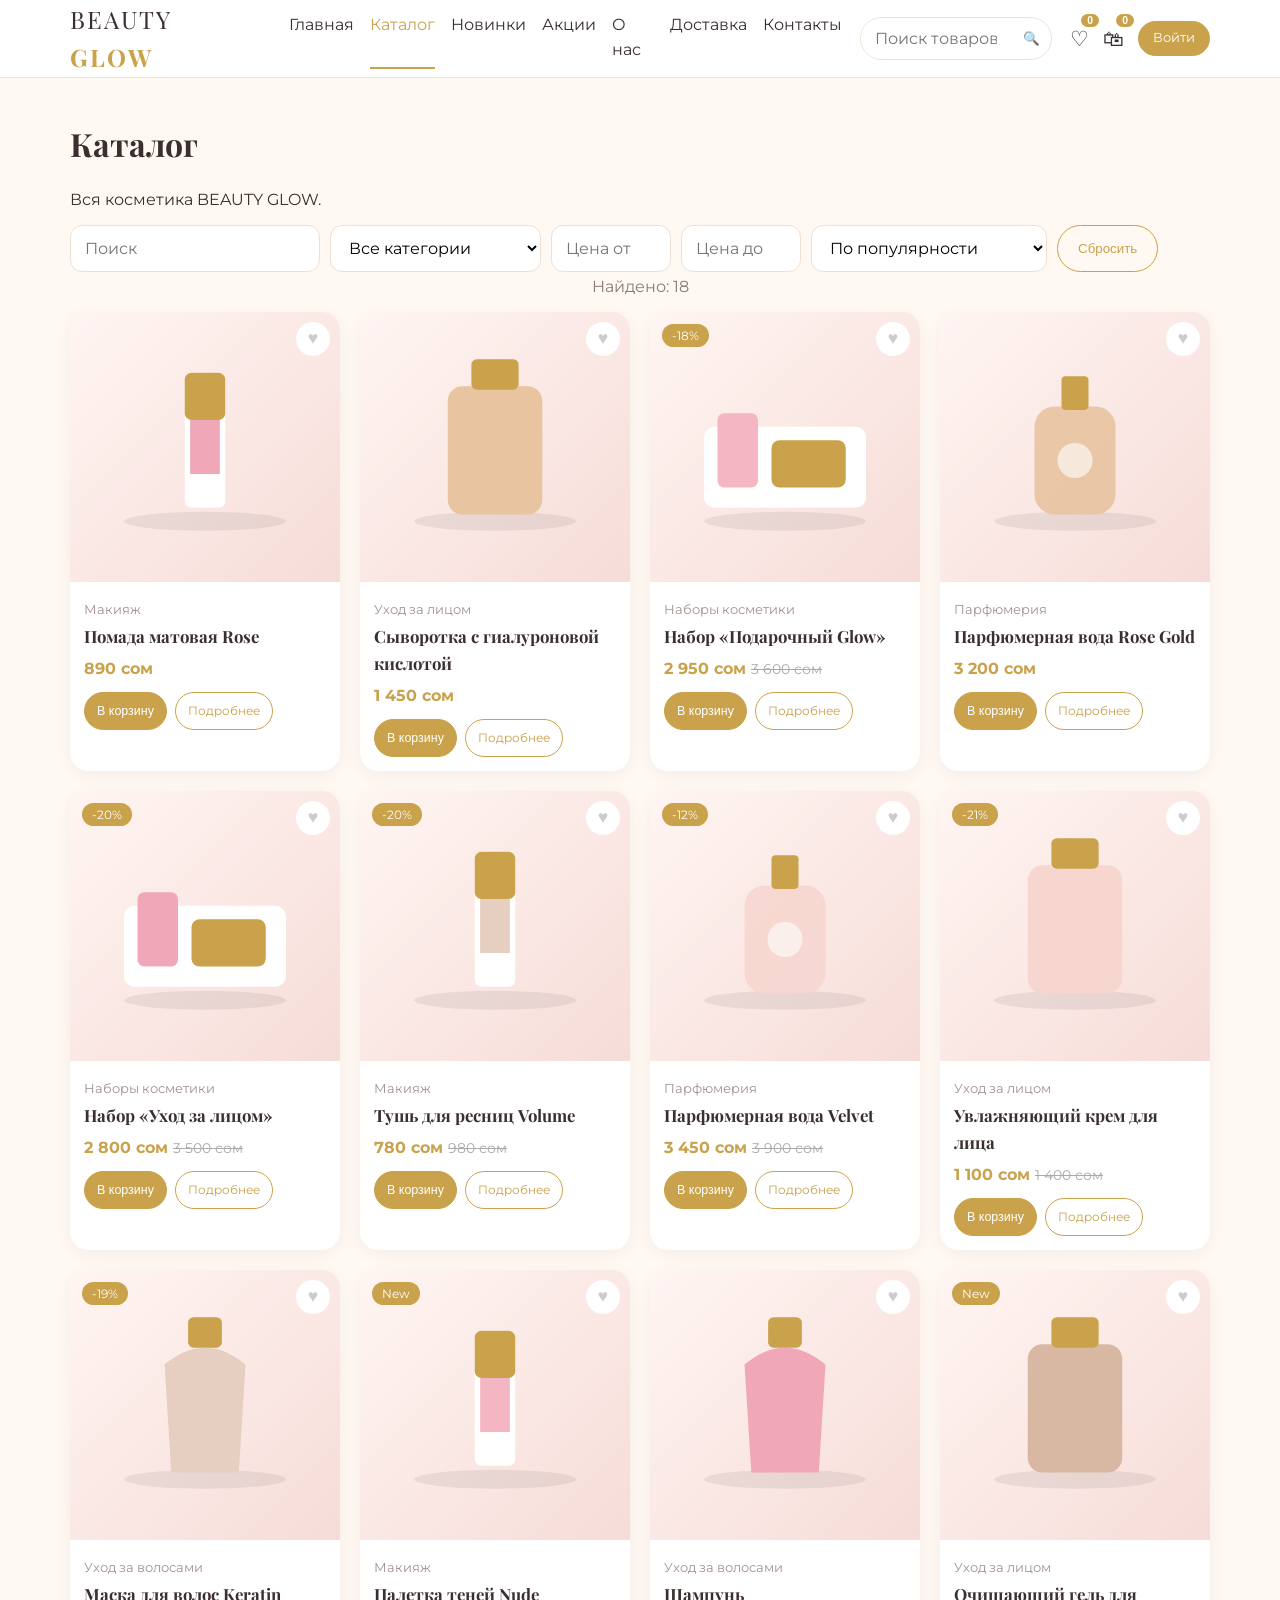
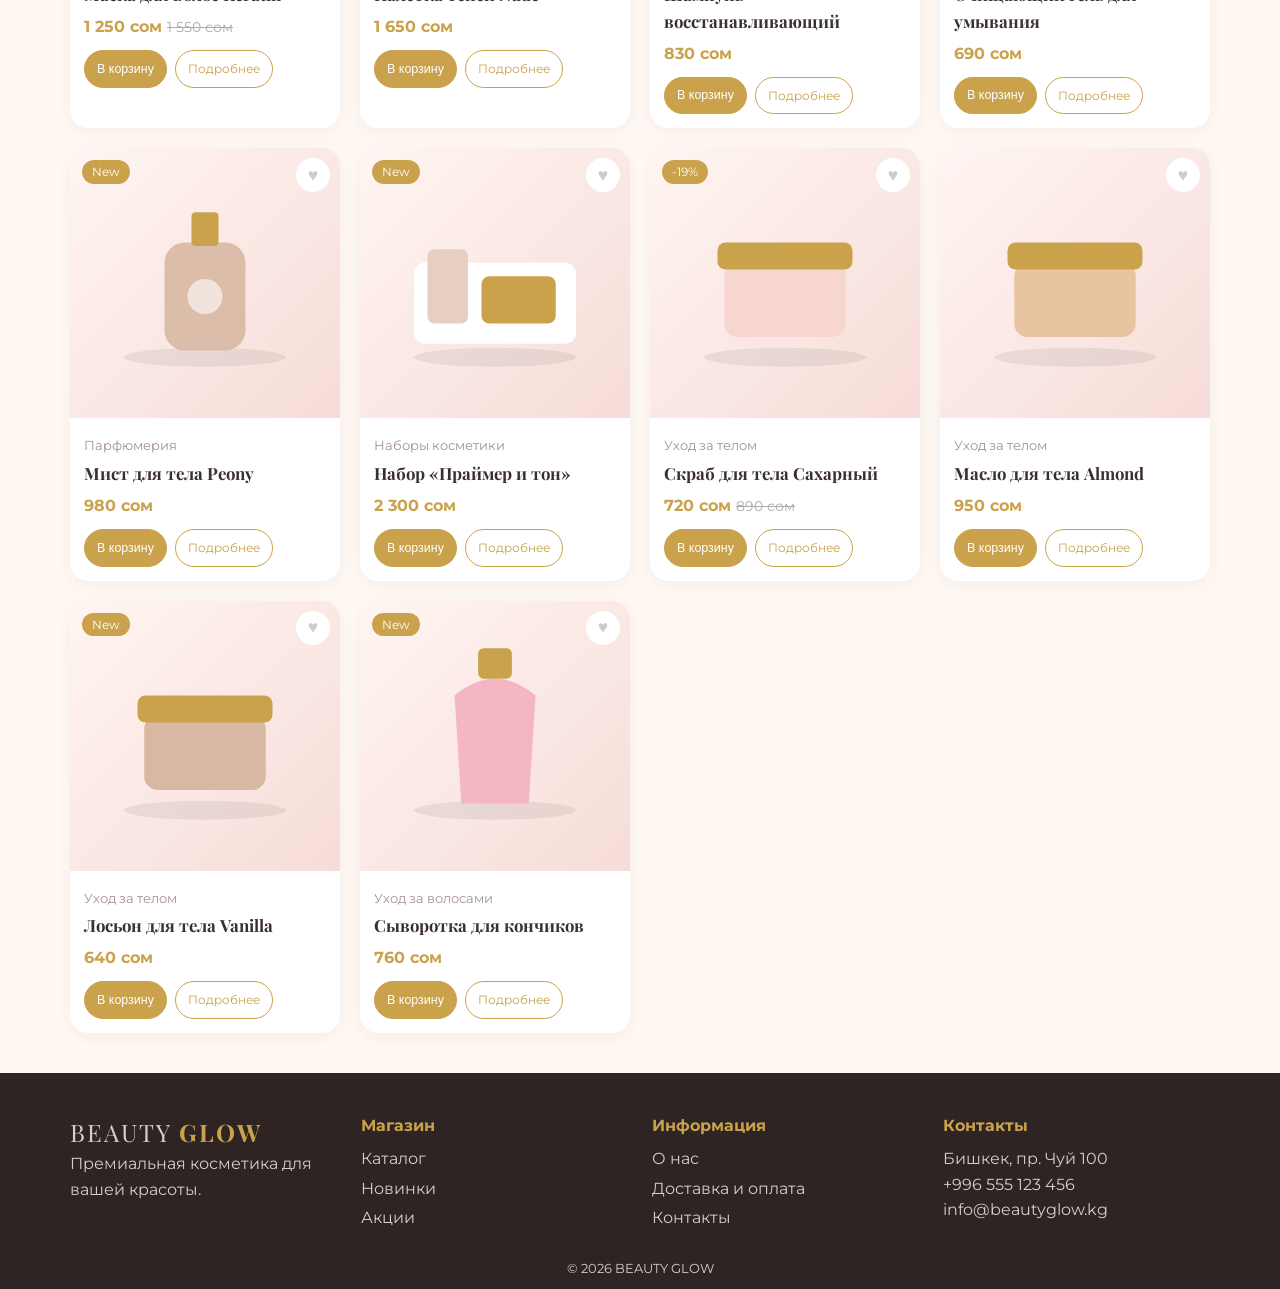
==== catalog.html @ 0f35cd44 "Initial project upload Co-authored-by: Copilot <223556219+Copilot@users.noreply.github.com>" ====
<!DOCTYPE html><html lang="ru"><head><meta charset="UTF-8"><meta name="viewport" content="width=device-width,initial-scale=1"><title>Каталог — BEAUTY GLOW</title><link href="https://fonts.googleapis.com/css2?family=Montserrat:wght@400;600&family=Playfair+Display:wght@500;700&display=swap" rel="stylesheet"><link rel="stylesheet" href="css/style.css"></head><body data-mode=""><div id="hdr"></div><div class="page"><div class="wrap"><h1>Каталог</h1><p>Вся косметика BEAUTY GLOW.</p><div class="filters"><input id="q" placeholder="Поиск"><select id="cat"></select><input id="min" type="number" placeholder="Цена от"><input id="max" type="number" placeholder="Цена до"><select id="sort"><option value="pop">По популярности</option><option value="asc">Цена: по возрастанию</option><option value="desc">Цена: по убыванию</option></select><button class="btn ghost" id="reset">Сбросить</button></div><p id="count" class="sub"></p><div class="grid" id="grid"></div></div></div><div id="ftr"></div><script src="js/products.js"></script><script src="js/main.js"></script></body></html>
---- css/style.css ----
:root{--p:#f4b6c2;--pl:#fdeef0;--m:#fff8f3;--b:#efe0d2;--g:#c9a24b;--t:#3a2e2e}
*{box-sizing:border-box;margin:0}body{font-family:Montserrat,Segoe UI,sans-serif;background:var(--m);color:var(--t);line-height:1.6}
h1,h2,h3,.logo{font-family:'Playfair Display',Georgia,serif}a{color:inherit;text-decoration:none}img{max-width:100%;display:block}
.wrap{max-width:1180px;margin:auto;padding:0 20px}.row{display:flex;align-items:center;gap:18px;min-height:70px}
.hdr{position:sticky;top:0;z-index:50;background:#fffffff2;border-bottom:1px solid var(--b);backdrop-filter:blur(8px)}
.logo{font-size:1.5rem;letter-spacing:2px}.logo b{color:var(--g)}nav{display:flex;gap:16px;margin-left:10px}nav a{padding:4px 0;border-bottom:2px solid transparent;transition:.2s}nav a:hover,nav a.act{border-color:var(--g);color:var(--g)}
.srch{margin-left:auto;display:flex;border:1px solid var(--b);border-radius:30px;overflow:hidden;background:#fff}.srch input{border:0;padding:8px 14px;outline:0;width:150px}.srch button{border:0;background:none;padding:0 12px;cursor:pointer}
.icons{display:flex;align-items:center;gap:14px;font-size:1.3rem}.icons a{position:relative}.icons i{position:absolute;top:-8px;right:-10px;background:var(--g);color:#fff;font:600 .65rem sans-serif;border-radius:10px;padding:1px 6px}.burger{display:none;background:none;border:0;font-size:1.6rem}
.btn{display:inline-block;background:var(--g);color:#fff;border:1px solid var(--g);padding:10px 20px;border-radius:30px;cursor:pointer;font:600 .85rem inherit;transition:.25s}.btn:hover{transform:translateY(-2px);box-shadow:0 6px 16px #c9a24b55}.btn.ghost{background:transparent;color:var(--g)}.btn.dark{background:var(--t);border-color:var(--t)}.btn.sm{padding:6px 14px;font-size:.8rem}
.hero{background:linear-gradient(120deg,var(--pl),var(--b));padding:50px 0}.hero .wrap{display:grid;grid-template-columns:1fr 1fr;align-items:center;gap:30px}.hero h1{font-size:3rem;line-height:1.15;margin-bottom:14px}.hero .btn{margin-top:18px}.hero img{border-radius:24px;animation:fl 5s ease-in-out infinite}@keyframes fl{50%{transform:translateY(-10px)}}
section{padding:46px 0}h2{font-size:2rem;text-align:center;margin-bottom:26px}.sub{text-align:center;margin:-16px 0 24px;color:#8a7a7a}
.grid{display:grid;grid-template-columns:repeat(4,1fr);gap:20px}.grid4{display:grid;grid-template-columns:repeat(4,1fr);gap:24px}.cats{display:grid;grid-template-columns:repeat(6,1fr);gap:14px}
.cat{text-align:center;transition:.3s}.cat:hover{transform:translateY(-5px)}.cat img{border-radius:50%;border:3px solid var(--p);margin-bottom:8px}
.card{position:relative;background:#fff;border-radius:18px;overflow:hidden;box-shadow:0 4px 18px #0000000d;transition:.3s}.card:hover{transform:translateY(-6px);box-shadow:0 12px 28px #c9a24b30}.card .img{display:block;overflow:hidden}.card img{transition:.5s}.card:hover img{transform:scale(1.07)}
.tag{position:absolute;top:12px;left:12px;background:var(--g);color:#fff;font-size:.75rem;padding:2px 10px;border-radius:12px}.heart{position:absolute;top:10px;right:10px;border:0;background:#fff;width:34px;height:34px;border-radius:50%;cursor:pointer;color:#ccc;font-size:1.1rem}.heart.on{color:#e0507a}
.info{padding:14px}.info small{color:#a39090}.info h3{font-size:1.05rem;margin:2px 0}.price{font-weight:700;color:var(--g);margin:6px 0 10px}.price s{color:#aaa;font-weight:400;font-size:.85em}.price.big{font-size:1.6rem}.btns{display:flex;gap:8px;flex-wrap:wrap}.card .btn{padding:8px 12px;font-size:.78rem}
.perks{display:grid;grid-template-columns:repeat(4,1fr);gap:18px;text-align:center}.perks div,.rev div{background:#fff;padding:22px;border-radius:16px}
.rev{display:grid;grid-template-columns:repeat(3,1fr);gap:18px}.alt{background:var(--pl)}
.news{background:var(--b);text-align:center}.news form{display:flex;justify-content:center;gap:10px;flex-wrap:wrap}input,select,textarea{padding:10px 14px;border:1px solid var(--b);border-radius:12px;font:inherit;background:#fff}
.filters{display:flex;gap:10px;flex-wrap:wrap;margin-bottom:18px}.filters input[type=number]{width:120px}
.ftr{background:#2e2424;color:#d8cccc;padding:40px 0 10px}.ftr a{display:block;margin:4px 0}.ftr h4{color:var(--g);margin-bottom:8px}.copy{text-align:center;margin-top:24px;font-size:.8rem}
#product{display:grid;grid-template-columns:1fr 1fr;gap:40px;padding:40px 0}.pimg img{border-radius:20px}.qty{display:inline-flex;align-items:center;gap:12px;margin:14px 0}.qty button{width:32px;height:32px;border-radius:50%;border:1px solid var(--g);background:#fff;cursor:pointer}
.crow,.srow{display:flex;align-items:center;gap:16px;background:#fff;padding:12px;border-radius:14px;margin-bottom:10px}.srow{justify-content:space-between}.crow img{width:70px;border-radius:10px}.grow{flex:1}.x{border:0;background:none;cursor:pointer;color:#c33}.total{text-align:right;font-size:1.3rem;margin:16px 0}
.empty{text-align:center;padding:50px 20px;grid-column:1/-1}.empty p{margin-bottom:16px}.ok{background:#fff;border-radius:20px}
.box{max-width:560px;margin:auto;background:#fff;padding:28px;border-radius:20px}.box form{display:grid;gap:12px}.two{display:grid;grid-template-columns:1fr 1fr;gap:30px}.page{padding:40px 0;min-height:60vh}.page h1{margin-bottom:18px}.page p{margin-bottom:12px}
.tabs{display:flex;gap:8px;margin-bottom:14px}.toast{position:fixed;bottom:24px;left:50%;transform:translate(-50%,20px);background:var(--t);color:#fff;padding:12px 22px;border-radius:30px;opacity:0;transition:.3s;z-index:99}.toast.show{opacity:1;transform:translate(-50%,0)}
@media(max-width:900px){.grid,.grid4,.perks{grid-template-columns:repeat(2,1fr)}.cats{grid-template-columns:repeat(3,1fr)}.hero .wrap,#product,.two,.rev{grid-template-columns:1fr}.hero h1{font-size:2.2rem}.burger{display:block}nav{display:none;position:absolute;top:70px;left:0;right:0;background:#fff;flex-direction:column;padding:16px 20px;margin:0}nav.open{display:flex}.srch{display:none}.icons{margin-left:auto}}
@media(max-width:520px){.grid{grid-template-columns:1fr}.crow{flex-wrap:wrap}}
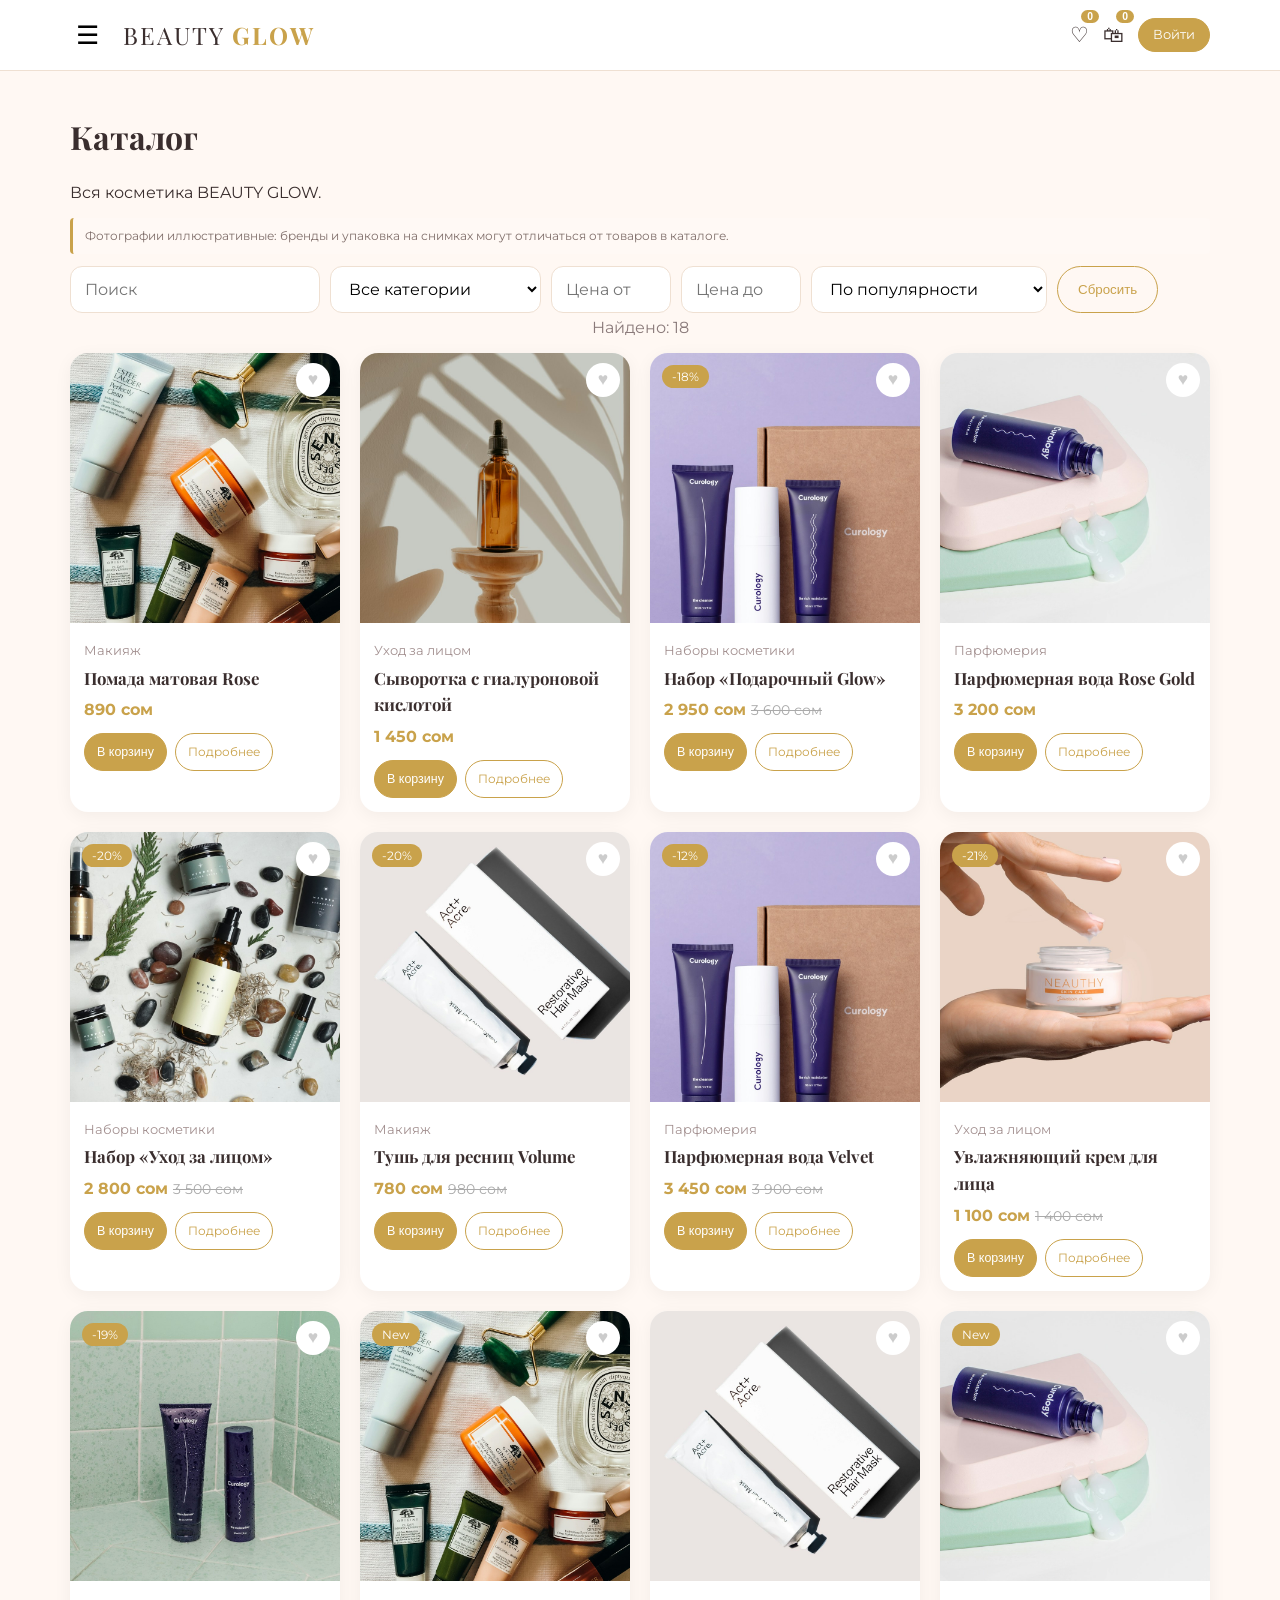
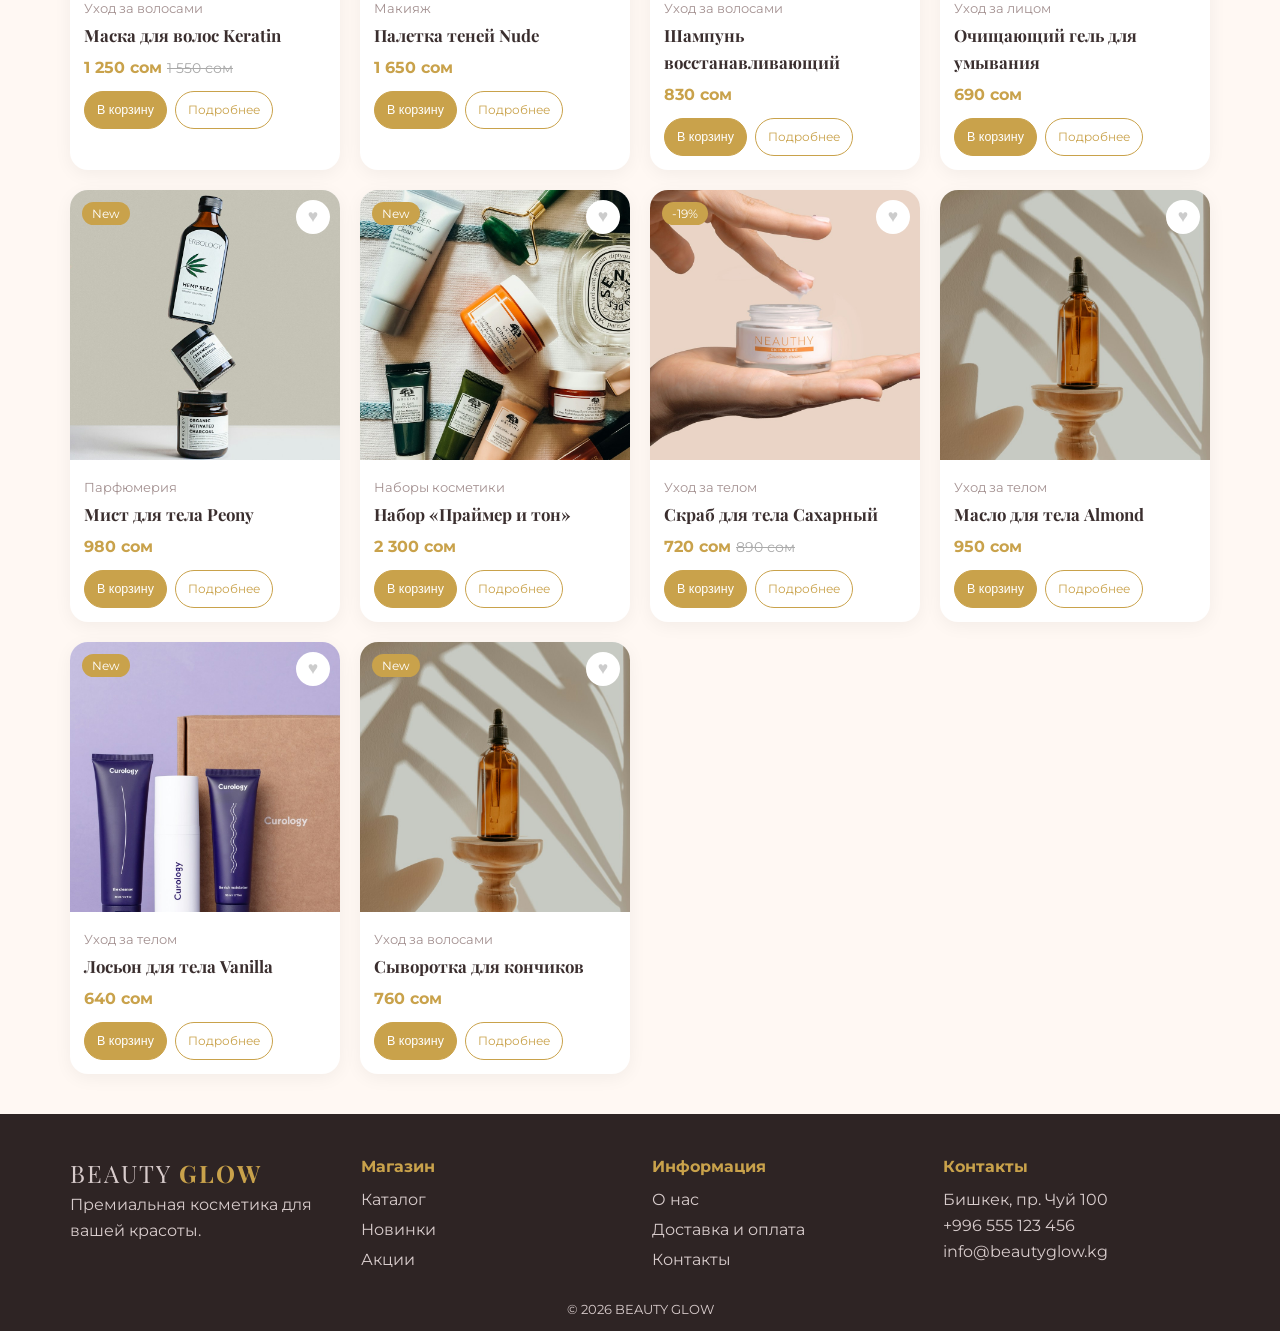
==== commit 61f38177: "Publish BEAUTY GLOW storefront Co-authored-by: Copilot <223556219+Copilot@users.noreply.github.com>" ====
--- a/catalog.html
+++ b/catalog.html
@@ -1 +1 @@
-<!DOCTYPE html><html lang="ru"><head><meta charset="UTF-8"><meta name="viewport" content="width=device-width,initial-scale=1"><title>Каталог — BEAUTY GLOW</title><link href="https://fonts.googleapis.com/css2?family=Montserrat:wght@400;600&family=Playfair+Display:wght@500;700&display=swap" rel="stylesheet"><link rel="stylesheet" href="css/style.css"></head><body data-mode=""><div id="hdr"></div><div class="page"><div class="wrap"><h1>Каталог</h1><p>Вся косметика BEAUTY GLOW.</p><div class="filters"><input id="q" placeholder="Поиск"><select id="cat"></select><input id="min" type="number" placeholder="Цена от"><input id="max" type="number" placeholder="Цена до"><select id="sort"><option value="pop">По популярности</option><option value="asc">Цена: по возрастанию</option><option value="desc">Цена: по убыванию</option></select><button class="btn ghost" id="reset">Сбросить</button></div><p id="count" class="sub"></p><div class="grid" id="grid"></div></div></div><div id="ftr"></div><script src="js/products.js"></script><script src="js/main.js"></script></body></html>+<!DOCTYPE html><html lang="ru"><head><meta charset="UTF-8"><meta name="viewport" content="width=device-width,initial-scale=1"><title>Каталог — BEAUTY GLOW</title><link href="https://fonts.googleapis.com/css2?family=Montserrat:wght@400;600&family=Playfair+Display:wght@500;700&display=swap" rel="stylesheet"><link rel="stylesheet" href="css/style.css"></head><body data-mode=""><div id="hdr"></div><div class="page"><div class="wrap"><h1>Каталог</h1><p>Вся косметика BEAUTY GLOW.</p><p class="photo-note">Фотографии иллюстративные: бренды и упаковка на снимках могут отличаться от товаров в каталоге.</p><div class="filters"><input id="q" placeholder="Поиск"><select id="cat"></select><input id="min" type="number" placeholder="Цена от"><input id="max" type="number" placeholder="Цена до"><select id="sort"><option value="pop">По популярности</option><option value="asc">Цена: по возрастанию</option><option value="desc">Цена: по убыванию</option></select><button class="btn ghost" id="reset">Сбросить</button></div><p id="count" class="sub"></p><div class="grid" id="grid"></div></div></div><div id="ftr"></div><script src="js/products.js"></script><script src="js/main.js"></script></body></html>
--- a/css/style.css
+++ b/css/style.css
@@ -18,11 +18,13 @@
 .rev{display:grid;grid-template-columns:repeat(3,1fr);gap:18px}.alt{background:var(--pl)}
 .news{background:var(--b);text-align:center}.news form{display:flex;justify-content:center;gap:10px;flex-wrap:wrap}input,select,textarea{padding:10px 14px;border:1px solid var(--b);border-radius:12px;font:inherit;background:#fff}
 .filters{display:flex;gap:10px;flex-wrap:wrap;margin-bottom:18px}.filters input[type=number]{width:120px}
+.photo-note{font-size:.78rem;color:#806f6b;background:#fff9f5;border-left:3px solid var(--g);padding:8px 12px;border-radius:4px;margin:8px 0 14px}
 .ftr{background:#2e2424;color:#d8cccc;padding:40px 0 10px}.ftr a{display:block;margin:4px 0}.ftr h4{color:var(--g);margin-bottom:8px}.copy{text-align:center;margin-top:24px;font-size:.8rem}
 #product{display:grid;grid-template-columns:1fr 1fr;gap:40px;padding:40px 0}.pimg img{border-radius:20px}.qty{display:inline-flex;align-items:center;gap:12px;margin:14px 0}.qty button{width:32px;height:32px;border-radius:50%;border:1px solid var(--g);background:#fff;cursor:pointer}
 .crow,.srow{display:flex;align-items:center;gap:16px;background:#fff;padding:12px;border-radius:14px;margin-bottom:10px}.srow{justify-content:space-between}.crow img{width:70px;border-radius:10px}.grow{flex:1}.x{border:0;background:none;cursor:pointer;color:#c33}.total{text-align:right;font-size:1.3rem;margin:16px 0}
 .empty{text-align:center;padding:50px 20px;grid-column:1/-1}.empty p{margin-bottom:16px}.ok{background:#fff;border-radius:20px}
 .box{max-width:560px;margin:auto;background:#fff;padding:28px;border-radius:20px}.box form{display:grid;gap:12px}.two{display:grid;grid-template-columns:1fr 1fr;gap:30px}.page{padding:40px 0;min-height:60vh}.page h1{margin-bottom:18px}.page p{margin-bottom:12px}
 .tabs{display:flex;gap:8px;margin-bottom:14px}.toast{position:fixed;bottom:24px;left:50%;transform:translate(-50%,20px);background:var(--t);color:#fff;padding:12px 22px;border-radius:30px;opacity:0;transition:.3s;z-index:99}.toast.show{opacity:1;transform:translate(-50%,0)}
-@media(max-width:900px){.grid,.grid4,.perks{grid-template-columns:repeat(2,1fr)}.cats{grid-template-columns:repeat(3,1fr)}.hero .wrap,#product,.two,.rev{grid-template-columns:1fr}.hero h1{font-size:2.2rem}.burger{display:block}nav{display:none;position:absolute;top:70px;left:0;right:0;background:#fff;flex-direction:column;padding:16px 20px;margin:0}nav.open{display:flex}.srch{display:none}.icons{margin-left:auto}}
-@media(max-width:520px){.grid{grid-template-columns:1fr}.crow{flex-wrap:wrap}}
+@media(max-width:1300px){.burger{display:block}nav{display:none;position:absolute;top:70px;left:0;right:0;background:#fff;flex-direction:column;padding:16px 20px;margin:0}nav.open{display:flex}.srch{display:none}.icons{margin-left:auto}}
+@media(max-width:900px){.grid,.grid4,.perks{grid-template-columns:repeat(2,1fr)}.cats{grid-template-columns:repeat(3,1fr)}.hero .wrap,#product,.two,.rev{grid-template-columns:1fr}.hero h1{font-size:2.2rem}}
+@media(max-width:520px){.grid,.grid4{grid-template-columns:1fr}.crow{flex-wrap:wrap}}
